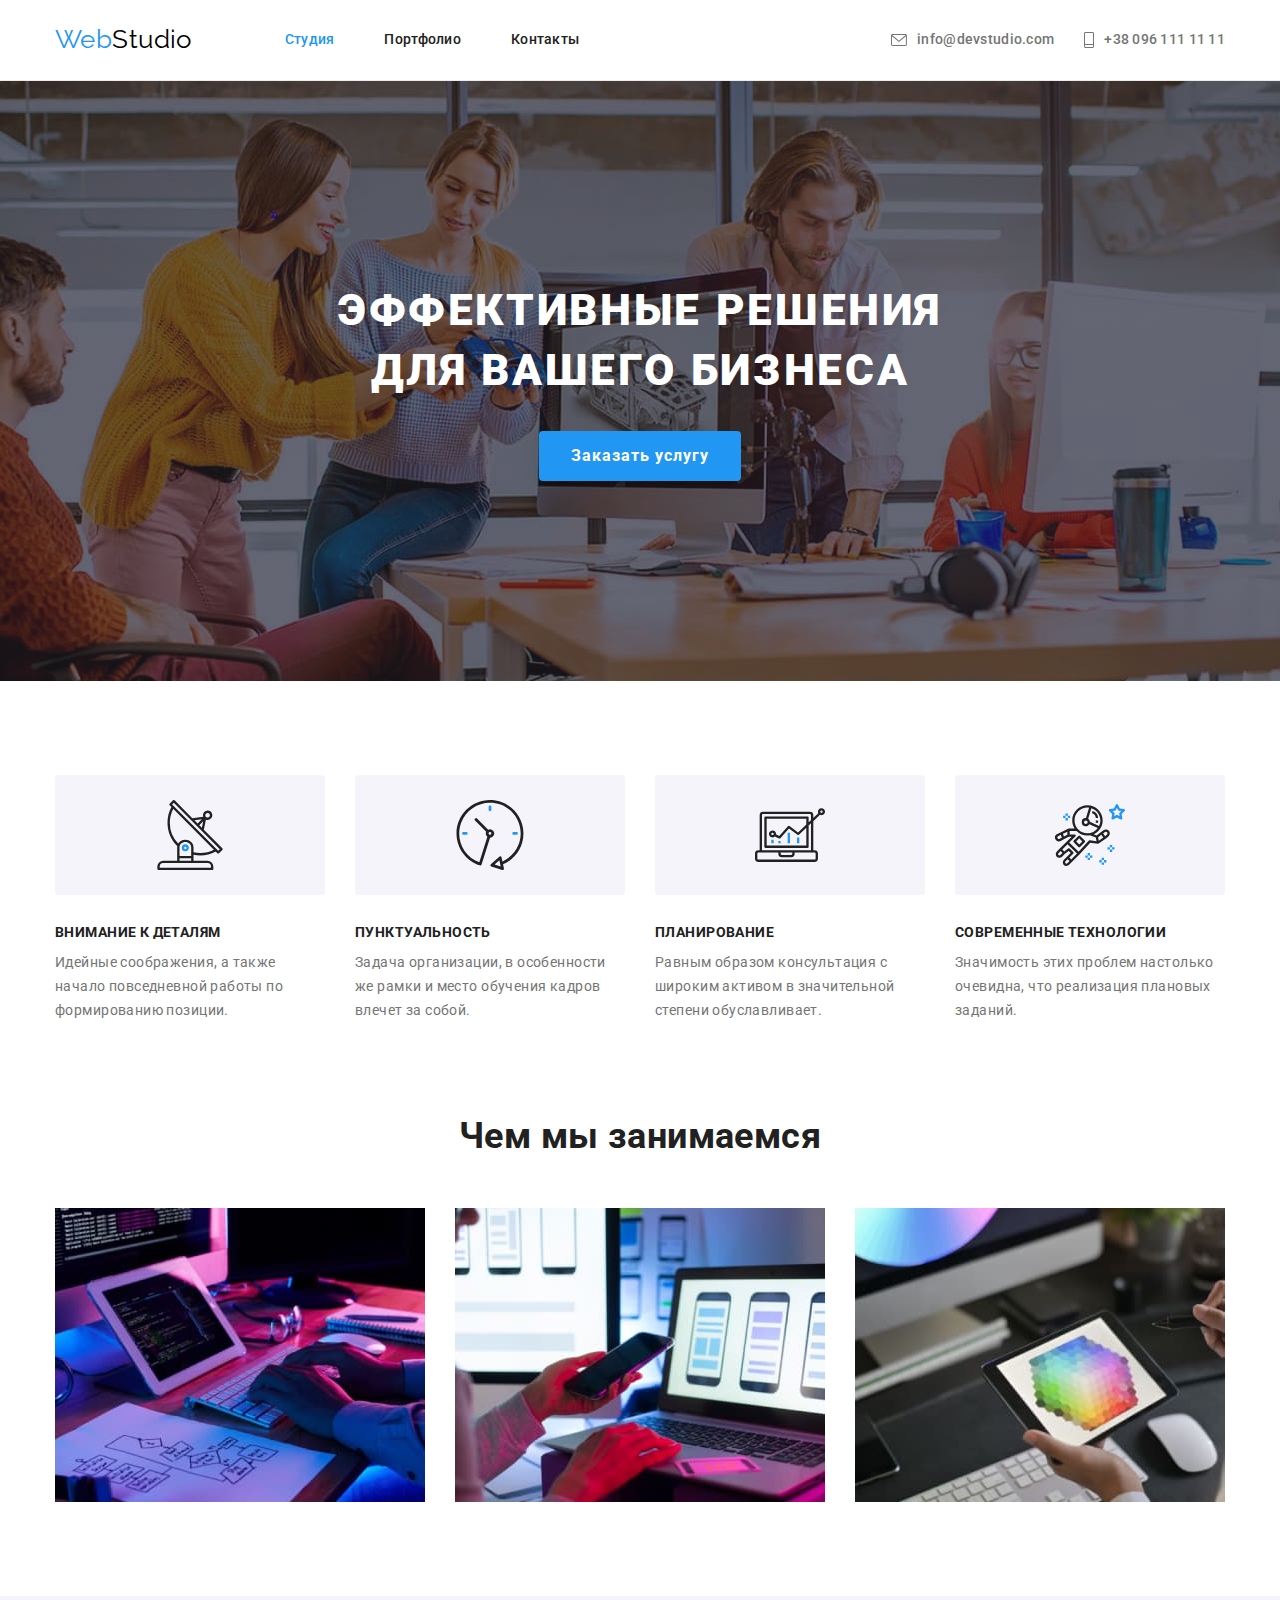
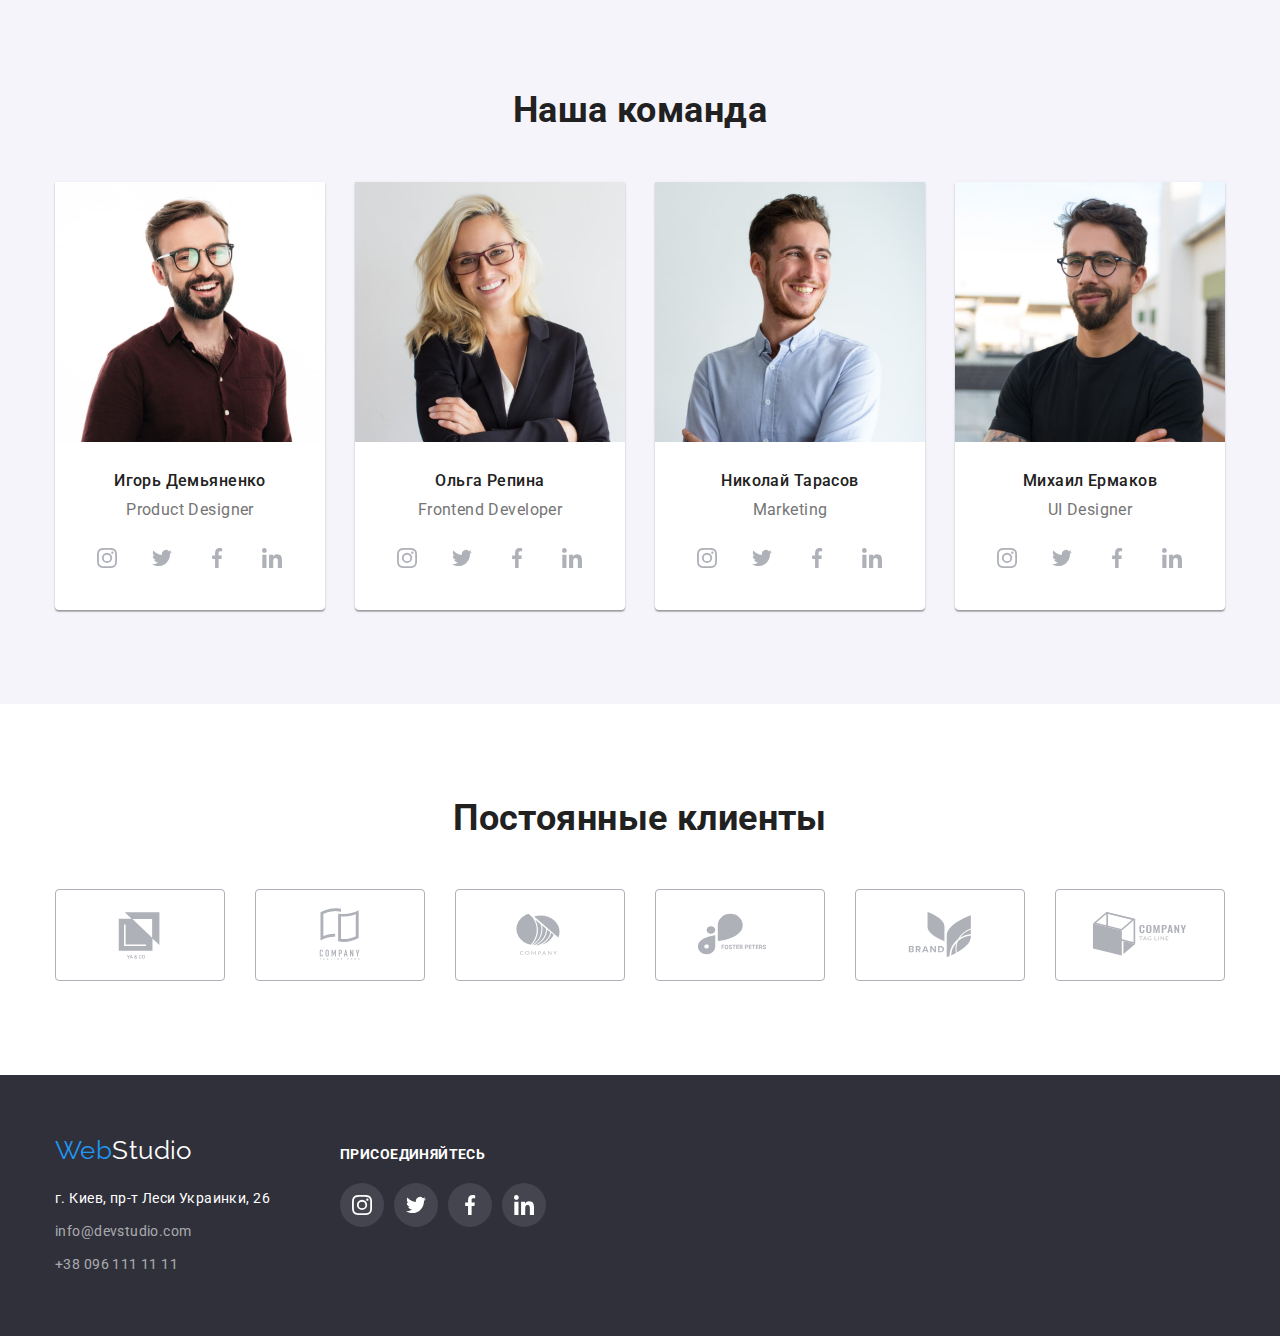
==== index.html @ 13ee83a4 "copied project 4" ====
<!DOCTYPE html>
<html lang="ru">
    <head>
        <meta charset="UTF-8">
        <meta http-equiv="X-UA-Compatible" content="IE=edge">
        <meta name="viewport" content="width=device-width, initial-scale=1.0">
        <title>WebStudio</title>
        <style>
            @import url('https://fonts.googleapis.com/css2?family=Raleway:wght@700&family=Roboto:wght@400;500;700;900&display=swap');
        </style>
        <link rel="stylesheet" href="https://cdnjs.cloudflare.com/ajax/libs/modern-normalize/1.1.0/modern-normalize.min.css">
        <link rel="stylesheet" href="./css/styles.css">
    </head>
    <body>
        <!-- Заголовок-->
        <header class="header">
            <div class="container header-container">
                <nav class="nav">
                    <div class="logo-link">
                        <a class="link logo" href="./index.html"> Web<span class="logo-black">Studio</span></a>
                    </div>
                    <ul class="list header-pages">
                        <li class="item"> <a class="link active-page" href="./index.html">Студия</a> </li>
                        <li class="item"> <a class="link" href="./portfolio.html">Портфолио</a> </li>
                        <li class="item"> <a class="link" href="#">Контакты</a> </li>
                    </ul>
                </nav>
                <ul class="list header-contacts">
                    <li class="item"> <a class="link" href="mailto:info@devstudio.com">
                        <svg class="icon-contacts" width="16" height="12"><use href="./image/symbol-defs.svg#icon-envelope"></use>
                        </svg>info@devstudio.com</a></li>
                    <li class="item"> <a class="link" href="tel:+380961111111">
                        <svg class="icon-contacts" width="10" height="16"><use href="./image/symbol-defs.svg#icon-phone"></use></svg>
                        +38 096 111 11 11</a> </li>
                </ul>
            </div>
        </header>
        <main>
            <!-- 1 секция HERO -->
            <section class="hero overlay">
                <!-- <div class="overlay"></div> -->
                <div class="container">
                    <h1 class="hero-title">Эффективные решения для вашего бизнеса</h1>
                    <button type="button" class="button hero-button">Заказать услугу</button>
                </div>
                
            </section>

            <!-- 2 секция -->
            <section class="section benefits">
                <div class="container">
                    <h2 class="visually-hidden">Преимущества</h2>
                    <ul class="list benefits-list card-set">
                        <li class="item">
                            <div class="benefits-icon">
                                <svg class="icon" width="70px" height="70px">
                                    <use href="./image/symbol-defs.svg#icon-antenna"></use>
                                </svg>
                            </div>
                            <h3 class="benefits-title">Внимание к деталям</h3>
                            <p>Идейные соображения, а также начало повседневной работы по формированию позиции.</p>
                        </li>
                        <li class="item">
                            <div class="benefits-icon">
                                <svg class="icon" width="70px" height="70px">
                                    <use href="./image/symbol-defs.svg#icon-clock"></use>
                                </svg>
                            </div>
                            <h3 class="benefits-title">Пунктуальность</h3>
                            <p>Задача организации, в особенности же рамки и место обучения кадров влечет за собой.</p>
                        </li>
                        <li class="item">
                            <div class="benefits-icon">
                                <svg class="icon" width="70px" height="70px">
                                    <use href="./image/symbol-defs.svg#icon-diagram"></use>
                                </svg>
                            </div>
                            <h3 class="benefits-title">Планирование</h3>
                            <p>Равным образом консультация с широким активом в значительной степени обуславливает.</p>
                        </li>
                        <li class="item">
                            <div class="benefits-icon">
                                <svg class="icon" width="70px" height="70px">
                                    <use href="./image/symbol-defs.svg#icon-astronaut"></use>
                                </svg>
                            </div>
                            <h3 class="benefits-title">Современные технологии</h3>
                            <p>Значимость этих проблем настолько очевидна, что реализация плановых заданий.</p>
                        </li>
                    </ul>
                </div>
            </section>

            <!-- 3 секция -->
            <section class="section">
                <div class="container">
                    <h2 class="section-title">Чем мы занимаемся</h2>
                    <ul class="list examples-list card-set">
                        <li class="item">
                            <img src="./image/1.jpg" alt="Программирование" width="370" height="294">
                        </li>
                        <li class="item">
                            <img src="./image/2.jpg" alt="Приложения для смартфонов" width="370" height="294">
                        </li>
                        <li class="item">
                            <img src="./image/3.jpg" alt="Дизайн" width="370" height="294">
                        </li>                        
                    </ul>
                </div>
            </section>

            <!-- 4 секция -->
            <section class="section team">
                <div class="container">
                    <h2 class="section-title">Наша команда</h2>
                    <ul class="list team-list card-set">
                        <li class="item">
                            <img src="./image/mem_1.jpg" alt="Фото Игоря Демьяненко" width="270" height="260">
                            <div class="team-content">
                                <h3 class="team-member">Игорь Демьяненко</h3>
                                <p class="team-job" lang="en">Product Designer</p>
                                <ul class="list icon-set">
                                    <li class="icon-item"><a class="link" href="https://www.instagram.com/" target="_blank" rel="noopener noreferrer nofollow">
                                        <svg class="icon" width="20" height="20">
                                            <use href="./image/symbol-defs.svg#icon-instagram"></use>
                                        </svg>
                                    </a></li>
                                    <li class="icon-item"><a class="link" href="https://twitter.com/" target="_blank" rel="noopener noreferrer nofollow">
                                        <svg class="icon" width="20" height="20">
                                            <use href="./image/symbol-defs.svg#icon-twitter"></use>
                                        </svg>
                                    </a></li>
                                    <li class="icon-item"><a class="link" href="https://www.facebook.com/" target="_blank" rel="noopener noreferrer nofollow">
                                        <svg class="icon" width="20" height="20">
                                            <use href="./image/symbol-defs.svg#icon-facebook"></use>
                                        </svg>
                                    </a></li>
                                    <li class="icon-item"><a class="link" href="https://www.linkedin.com/" target="_blank" rel="noopener noreferrer nofollow">
                                        <svg class="icon" width="20" height="20">
                                            <use href="./image/symbol-defs.svg#icon-linkedin"></use>
                                        </svg>
                                    </a></li>
                                    
                                </ul>                                
                            </div>                            
                        </li>
                        <li class="item">
                            <img src="./image/mem_2.jpg" alt="Фото Ольги Репиной" width="270" height="260">
                            <div class="team-content">
                                <h3 class="team-member">Ольга Репина</h3>
                                <p class="team-job" lang="en">Frontend Developer</p>
                                <ul class="list icon-set">
                                    <li class="icon-item"><a class="link" href="https://www.instagram.com/" target="_blank" rel="noopener noreferrer nofollow">
                                        <svg class="icon" width="20" height="20">
                                            <use href="./image/symbol-defs.svg#icon-instagram"></use>
                                        </svg>
                                    </a></li>
                                    <li class="icon-item"><a class="link" href="https://twitter.com/" target="_blank" rel="noopener noreferrer nofollow">
                                        <svg class="icon" width="20" height="20">
                                            <use href="./image/symbol-defs.svg#icon-twitter"></use>
                                        </svg>
                                    </a></li>
                                    <li class="icon-item"><a class="link" href="https://www.facebook.com/" target="_blank" rel="noopener noreferrer nofollow">
                                        <svg class="icon" width="20" height="20">
                                            <use href="./image/symbol-defs.svg#icon-facebook"></use>
                                        </svg>
                                    </a></li>
                                    <li class="icon-item"><a class="link" href="https://www.linkedin.com/" target="_blank" rel="noopener noreferrer nofollow">
                                        <svg class="icon" width="20" height="20">
                                            <use href="./image/symbol-defs.svg#icon-linkedin"></use>
                                        </svg>
                                    </a></li>
                                </ul>
                            </div>
                        </li>
                        <li class="item">
                            <img src="./image/mem_3.jpg" alt="Фото Николая Тарасова" width="270" height="260">
                            <div class="team-content">
                                <h3 class="team-member">Николай Тарасов</h3>
                                <p class="team-job" lang="en">Marketing</p>
                                <ul class="list icon-set">
                                    <li class="icon-item"><a class="link" href="https://www.instagram.com/" target="_blank" rel="noopener noreferrer nofollow">
                                        <svg class="icon" width="20" height="20">
                                            <use href="./image/symbol-defs.svg#icon-instagram"></use>
                                        </svg>
                                    </a></li>
                                    <li class="icon-item"><a class="link" href="https://twitter.com/" target="_blank" rel="noopener noreferrer nofollow">
                                        <svg class="icon" width="20" height="20">
                                            <use href="./image/symbol-defs.svg#icon-twitter"></use>
                                        </svg>
                                    </a></li>
                                    <li class="icon-item"><a class="link" href="https://www.facebook.com/" target="_blank" rel="noopener noreferrer nofollow">
                                        <svg class="icon" width="20" height="20">
                                            <use href="./image/symbol-defs.svg#icon-facebook"></use>
                                        </svg>
                                    </a></li>
                                    <li class="icon-item"><a class="link" href="https://www.linkedin.com/" target="_blank" rel="noopener noreferrer nofollow">
                                        <svg class="icon" width="20" height="20">
                                            <use href="./image/symbol-defs.svg#icon-linkedin"></use>
                                        </svg>
                                    </a></li>
                                </ul>
                            </div>
                        </li>
                        <li class="item">
                            <img src="./image/mem_4.jpg" alt="Фото Михаила Ермакова" width="270" height="260">
                            <div class="team-content">
                                <h3 class="team-member">Михаил Ермаков</h3>
                                <p class="team-job" lang="en">UI Designer</p>
                                <ul class="list icon-set">
                                    <li class="icon-item"><a class="link" href="https://www.instagram.com/" target="_blank" rel="noopener noreferrer nofollow">
                                        <svg class="icon" width="20" height="20">
                                            <use href="./image/symbol-defs.svg#icon-instagram"></use>
                                        </svg>
                                    </a></li>
                                    <li class="icon-item"><a class="link" href="https://twitter.com/" target="_blank" rel="noopener noreferrer nofollow">
                                        <svg class="icon" width="20" height="20">
                                            <use href="./image/symbol-defs.svg#icon-twitter"></use>
                                        </svg>
                                    </a></li>
                                    <li class="icon-item"><a class="link" href="https://www.facebook.com/" target="_blank" rel="noopener noreferrer nofollow">
                                        <svg class="icon" width="20" height="20">
                                            <use href="./image/symbol-defs.svg#icon-facebook"></use>
                                        </svg>
                                    </a></li>
                                    <li class="icon-item"><a class="link" href="https://www.linkedin.com/" target="_blank" rel="noopener noreferrer nofollow">
                                        <svg class="icon" width="20" height="20">
                                            <use href="./image/symbol-defs.svg#icon-linkedin"></use>
                                        </svg>
                                    </a></li>
                                </ul>
                            </div>
                        </li>
                    </ul>
                </div>
            </section>

            <!-- 5 секция -->
            <section class="section">
                <div class="container">
                    <h2 class="section-title">Постоянные клиенты</h2>
                    <ul class="list card-set ">
                        <li class=" item client-icon-item"><a class="link" href="#" target="_blank" rel="noopener noreferrer nofollow" >
                            <svg class="icon" width="106" height="60">
                                <use href="./image/symbol-defs.svg#icon-company_1"></use>
                            </svg>
                        </a></li>
                        <li class=" item client-icon-item"><a class="link" href="#" target="_blank" rel="noopener noreferrer nofollow" >
                            <svg class="icon" width="106" height="60">
                                <use href="./image/symbol-defs.svg#icon-company_2"></use>
                            </svg>
                        </a></li> 
                        <li class=" item client-icon-item"><a class="link" href="#" target="_blank" rel="noopener noreferrer nofollow" >
                            <svg class="icon" width="106" height="60">
                                <use href="./image/symbol-defs.svg#icon-company_3"></use>
                            </svg>
                        </a></li> 
                        <li class=" item client-icon-item"><a class="link" href="#" target="_blank" rel="noopener noreferrer nofollow" >
                            <svg class="icon" width="106" height="60">
                                <use href="./image/symbol-defs.svg#icon-company_4"></use>
                            </svg>
                        </a></li> 
                        <li class=" item client-icon-item"><a class="link" href="#" target="_blank" rel="noopener noreferrer nofollow" >
                            <svg class="icon" width="106" height="60">
                                <use href="./image/symbol-defs.svg#icon-company_5"></use>
                            </svg>
                        </a></li> 
                        <li class=" item client-icon-item"><a class="link" href="#" target="_blank" rel="noopener noreferrer nofollow" >
                            <svg class="icon" width="106" height="60">
                                <use href="./image/symbol-defs.svg#icon-company_6"></use>
                            </svg>
                        </a></li> 
                    </ul>
                </div>
            </section>
        </main>

        <!-- Футер -->
        <footer class="footer">
            <div class="container">
                <div class="footer-item">
                    <a class="link logo" href="./index.html">Web<span class="logo-white">Studio</span></a>
                    <address>
                        <ul class="list">
                            <li class="item"> <a class="footer-contacts link" href="https://goo.gl/maps/w4182wPYShXfGa5f7"
                                    target="_blank" rel="noopener noreferrer nofollow"> г. Киев, пр-т Леси Украинки, 26 </a></li>
                            <li class="item"> <a class="footer-contacts link"
                                    href="mailto:info@devstudio.com">info@devstudio.com</a></li>
                            <li class="item"> <a class="footer-contacts link" href="tel:+380961111111">+38 096 111 11 11</a></li>
                        </ul>
                    </address>
                </div>
                <div class="footer-item">
                    <p class="join">присоединяйтесь</p>
                    <ul class="list footer-icon-set icon-set">
                        <li class="icon-item"><a class="link" href="https://www.instagram.com/" target="_blank" rel="noopener noreferrer nofollow">
                            <svg class="icon" width="20" height="20">
                                <use href="./image/symbol-defs.svg#icon-instagram"></use>
                            </svg>
                        </a></li>
                        <li class="icon-item"><a class="link" href="https://twitter.com/" target="_blank" rel="noopener noreferrer nofollow">
                            <svg class="icon" width="20" height="20">
                                <use href="./image/symbol-defs.svg#icon-twitter"></use>
                            </svg>
                        </a></li>
                        <li class="icon-item"><a class="link" href="https://www.facebook.com/" target="_blank" rel="noopener noreferrer nofollow">
                            <svg class="icon" width="20" height="20">
                                <use href="./image/symbol-defs.svg#icon-facebook"></use>
                            </svg>
                        </a></li>
                        <li class="icon-item"><a class="link" href="https://www.linkedin.com/" target="_blank" rel="noopener noreferrer nofollow">
                            <svg class="icon" width="20" height="20">
                                <use href="./image/symbol-defs.svg#icon-linkedin"></use>
                            </svg>
                        </a></li>
                    </ul>
                </div>
            </div>
        </footer>
    </body>
</html>
---- css/styles.css ----
:root {
    --logo-black: #000000;
    --logo-white: #FFFFFF;
    --main-text-color: #757575;
    --secondary-text-color: #2196F3;
    --header-text-color: #212121;
    --hero-footer-color: #2F303A;
    --secondary-color: #F5F4FA;
    --footer-contacts-color: rgba(255, 255, 255, 0.6);
    --border-color: #EEEEEE;
    --header-border-color: #ECECEC;
    --hero-overlay: rgba(47, 48, 58, 0.4);
    --icon-grey: #AFB1B8;
    --footer-join-icon: rgba(255, 255, 255, 0.1);
}
body {
    font-family: 'Roboto', sans-serif;
    font-size: 14px;
    line-height: 1.71;    
    letter-spacing: 0.03em;
    color: var(--main-text-color);
}
.section-title {
    color: var(--header-text-color);
    font-size: 36px;
    line-height: 1.16;
    margin-bottom: 50px;
    text-align: center;
}
.link {    
    text-decoration: none;
    color: inherit;    
}
.list {
    list-style: none;
}
.button {
    font-family: inherit;
    cursor: pointer;
    border-radius: 4px;
    border: transparent;
}
.visually-hidden {
    position: absolute !important;
    clip: rect(1px 1px 1px 1px);
    /* IE6, IE7 */    
    padding: 0 !important;
    border: 0 !important;
    height: 1px !important;
    width: 1px !important;
    overflow: hidden;
}
h1, h2, h3, p, ul {
    margin-top: 0;
    margin-bottom: 0;
}
ul {
    padding-left: 0;
}
.container {
    width: 1200px;
    margin-left: auto;
    margin-right: auto;
    padding-left: 15px;
    padding-right: 15px;
}
.section {
    padding-top: 94px;
    padding-bottom: 94px;
}
img {
    display: block;
}
.card-set {
    display: flex;
    flex-wrap: wrap;
    margin-left: -30px;
    margin-top: -30px;
}
.card-set .item {
    margin-left: 30px;
    margin-top: 30px;
}
.icon-set {
    display: flex;
    flex-wrap: wrap;
    margin-left: -10px;
    margin-top: -10px;
}
.icon-set .icon-item {
    margin-left: 10px;
    margin-top: 10px;
}
svg {
    display: block;
}



/* ----------MAIN PAGE---------- */
/* Header */
.logo {
    font-family: 'Raleway', sans-serif;
    font-size: 26px;
    line-height: 1.2;
    color: var(--secondary-text-color);
}
.logo-black {
    color: var(--logo-black);
}
.header-pages .link {
    color: var(--header-text-color);
    padding-top: 32px;
    padding-bottom: 32px;
}
.header-pages .link,
.header-contacts .link {
    font-weight: 500;
    line-height: 1.14;
    letter-spacing: 0.02em;
}
.header-pages .link:hover,
.header-pages .link:focus {
    color: var(--secondary-text-color);
}
.header-contacts .link:hover,
.header-contacts .link:focus {
    color: var(--secondary-text-color);
    fill: var(--secondary-text-color);
}
.header-pages .active-page {
    color: var(--secondary-text-color);
}
.header-pages {
    display: flex;
    margin-left: 93px;
}
.header-pages .item:not(:last-child) {
    margin-right: 50px;
}
.header-contacts {
    display: flex;
    margin-left: auto;
}
.header-contacts .item {
    margin-right: 30px;
}
.header-contacts .item:last-child {
    margin-right: 0;
}
.header-container .link {
    display: block;
}
.header-container, .nav {
    display: flex;
    align-items: center;    
}    
.header {
    border-bottom: 1px solid var(--header-border-color);
}
.header-contacts .link {
    display: flex;
    align-items: center;
}
.icon-contacts {
    margin-right: 10px;
    fill: currentColor;
}
/* Header */



/* 1 секция HERO */
.hero {
    background-color: var(--hero-footer-color);
    padding-top: 200px;
    padding-bottom: 200px;
    text-align: center;
}
.hero-title {
    color: var(--logo-white);
    font-weight: 900;
    font-size: 44px;
    line-height: 1.36;
    letter-spacing: 0.06em;
    text-transform: uppercase;
    width: 696px;
    margin-left: auto;
    margin-right: auto;
    margin-bottom: 30px;    
}
.hero-button {    
    padding: 10px 32px;    
    background-color: var(--secondary-text-color);
    color: var(--logo-white);
    font-weight: 700;
    font-size: 16px;
    line-height: 1.88;
    letter-spacing: 0.06em;
    box-shadow: 0px 4px 4px rgba(0, 0, 0, 0.15);
} 
.hero-button:hover,
.hero-button:focus {
    background: #188CE8;
}
.overlay {
    max-width: 1600px;
    margin-left: auto;
    margin-right: auto;    
    background-image: linear-gradient(to right, var(--hero-overlay),var(--hero-overlay)), url(../image/hero-photo.jpg);    
    background-repeat: no-repeat;
    background-position: center;
    background-size: cover;
}
/* 1 секция */



/* 2 секция */
.benefits-title {
    color: var(--header-text-color);
    font-size: 14px;
    line-height: 1.14;
    text-transform: uppercase;
    margin-bottom: 10px;
}
.benefits {
    padding-bottom: 0;
}
.benefits-list .item {
    flex-basis: calc(100% / 4 - 30px);
}
.benefits-icon {
    height: 120px;
    background-color: var(--secondary-color);
    border-radius: 4px;
    padding-top: 25px;
    padding-bottom: 25px;
    margin-bottom: 30px;
}
.benefits-icon .icon {
    margin-left: auto;;
    margin-right: auto;
}
/* 2 секция */



/* 3 секция */
.examples-list .item {
    flex-basis: calc(100% /3 - 30px);
}
/* 3 секция */



/* 4 секция */
.team {
    background-color: var(--secondary-color);
}
.team-content {
    padding: 30px;
}
.team-member {
    color: var(--header-text-color);
    font-weight: 500;
    font-size: 16px;
    line-height: 1.18;
    margin-bottom: 10px;
}
.team-job {    
    font-size: 16px;
    line-height: 1.18;
    margin-bottom: 16px;
}
.team-list .item {
    background: var(--logo-white);
    box-shadow: 0px 1px 3px rgba(0, 0, 0, 0.12),
    0px 1px 1px rgba(0, 0, 0, 0.14),
    0px 2px 1px rgba(0, 0, 0, 0.2);
    border-radius: 0px 0px 4px 4px;
    text-align: center;
    flex-basis: calc(100% / 4 - 30px);
}
.team-content .icon-item {
    border-radius: 50%;
    flex-basis: calc(100% / 4 - 10px);
}
.icon-set .link {
    display: flex;
    width: 44px;
    height: 44px;
    border-radius: 50%;
    align-items: center;
    justify-content: center;
}
.team-content .icon-set .link {
    fill: var(--icon-grey);
}
.icon-set .icon {
    margin-left: auto;
    margin-right: auto;
}
.icon-set .link:hover,
.icon-set .link:focus {
    fill: var(--logo-white);
    background-color: var(--secondary-text-color);
}
/* 4 секция */



/* 5 секция */
/* Клиенты */
.client-icon-item .link {
    height: 92px;
    display: flex;
    align-items: center;
    justify-content: center;
    border: 1px solid var(--icon-grey);
    border-radius: 4px;
    fill: var(--icon-grey);
    
}
.card-set .client-icon-item {
    flex-basis: calc(100% / 6 - 30px);
}
.client-icon-item .link:hover,
.client-icon-item .link:focus {
    border: 1px solid var(--secondary-text-color);
    fill: var(--secondary-text-color);
}
/* 5 секция */



/* Footer */
address {
    font-style: inherit;
}
.footer {
    background-color: var(--hero-footer-color);
    padding-top: 60px;
    padding-bottom: 60px;
}
.footer .logo {
    display: block;
    margin-bottom: 20px;
}
.logo-white {
    color: var(--logo-white);
}
.footer-contacts[target="_blank"] {
    color: var(--logo-white);
}
.footer .item:not(:last-child) {
    margin-bottom: 9px;
}
.footer-contacts {
    color: var(--footer-contacts-color);
    display: block;
}
.footer-contacts:hover,
.footer-contacts:focus {
    color: var(--secondary-text-color);
}
.footer-navigation {
    display: flex;
}
.join  {
    font-weight: 700;
    font-size: 14px;
    line-height: 1.14;
    text-transform: uppercase;
    color: var(--logo-white);
    margin-bottom: 20px;
}
.footer-item:not(:last-child) {
    margin-right: 70px;
}    
.footer-item:last-child {
    width: 206px;
}
.footer-icon-set .link {
    background-color: var(--footer-join-icon);
    fill: var(--logo-white);
}
.footer-icon-set .icon-item {
    flex-basis: calc(100% / 4 - 10px);
}
.footer .container {
    display: flex;
    align-items: baseline;
}
/* Footer */
/* ----------MAIN PAGE---------- */



/* ----------PORTFOLIO---------- */
/* Фильтр услуг */
.button-portfolio {
    background-color: var(--secondary-color);
    color: var(--header-text-color);
    font-weight: 500;
    font-size: 16px;
    line-height: 1.62;
    letter-spacing: 0.03em;
    padding: 6px 22px;
}
.button-portfolio:hover,
.button-portfolio:focus {
    background-color: var(--secondary-text-color);
    color: var(--logo-white);
    box-shadow: 0px 3px 1px rgba(0, 0, 0, 0.1),
    0px 1px 2px rgba(0, 0, 0, 0.08),
    0px 2px 2px rgba(0, 0, 0, 0.12);
}
.button-set {
    display: flex;
    justify-content: center;
    margin-bottom: 50px;
}
.button-set .item + .item {
    margin-left: 8px;
}
/* Фильтр услуг */



/* Примеры услуг */
.service-title {
    color: var(--header-text-color);
    font-size: 18px;
    line-height: 2;
    letter-spacing: 0.06em;
    margin-bottom: 4px;
}
.service-description {
    font-size: 16px;
    line-height: 1.88;
}
.border-card {
    border: 1px solid var(--border-color);
    padding: 20px 24px;
}
.service-link {
    display: flex;
    flex-direction: column;
}
.service-link:hover,
.service-link:focus {
    box-shadow: 0px 1px 1px rgba(0, 0, 0, 0.12),
    0px 4px 4px rgba(0, 0, 0, 0.06),
    1px 4px 6px rgba(0, 0, 0, 0.16);
}
.service-list .item {
    flex-basis: calc(100% / 3 - 30px);
}
/* Примеры услуг */
/* ----------PORTFOLIO---------- */
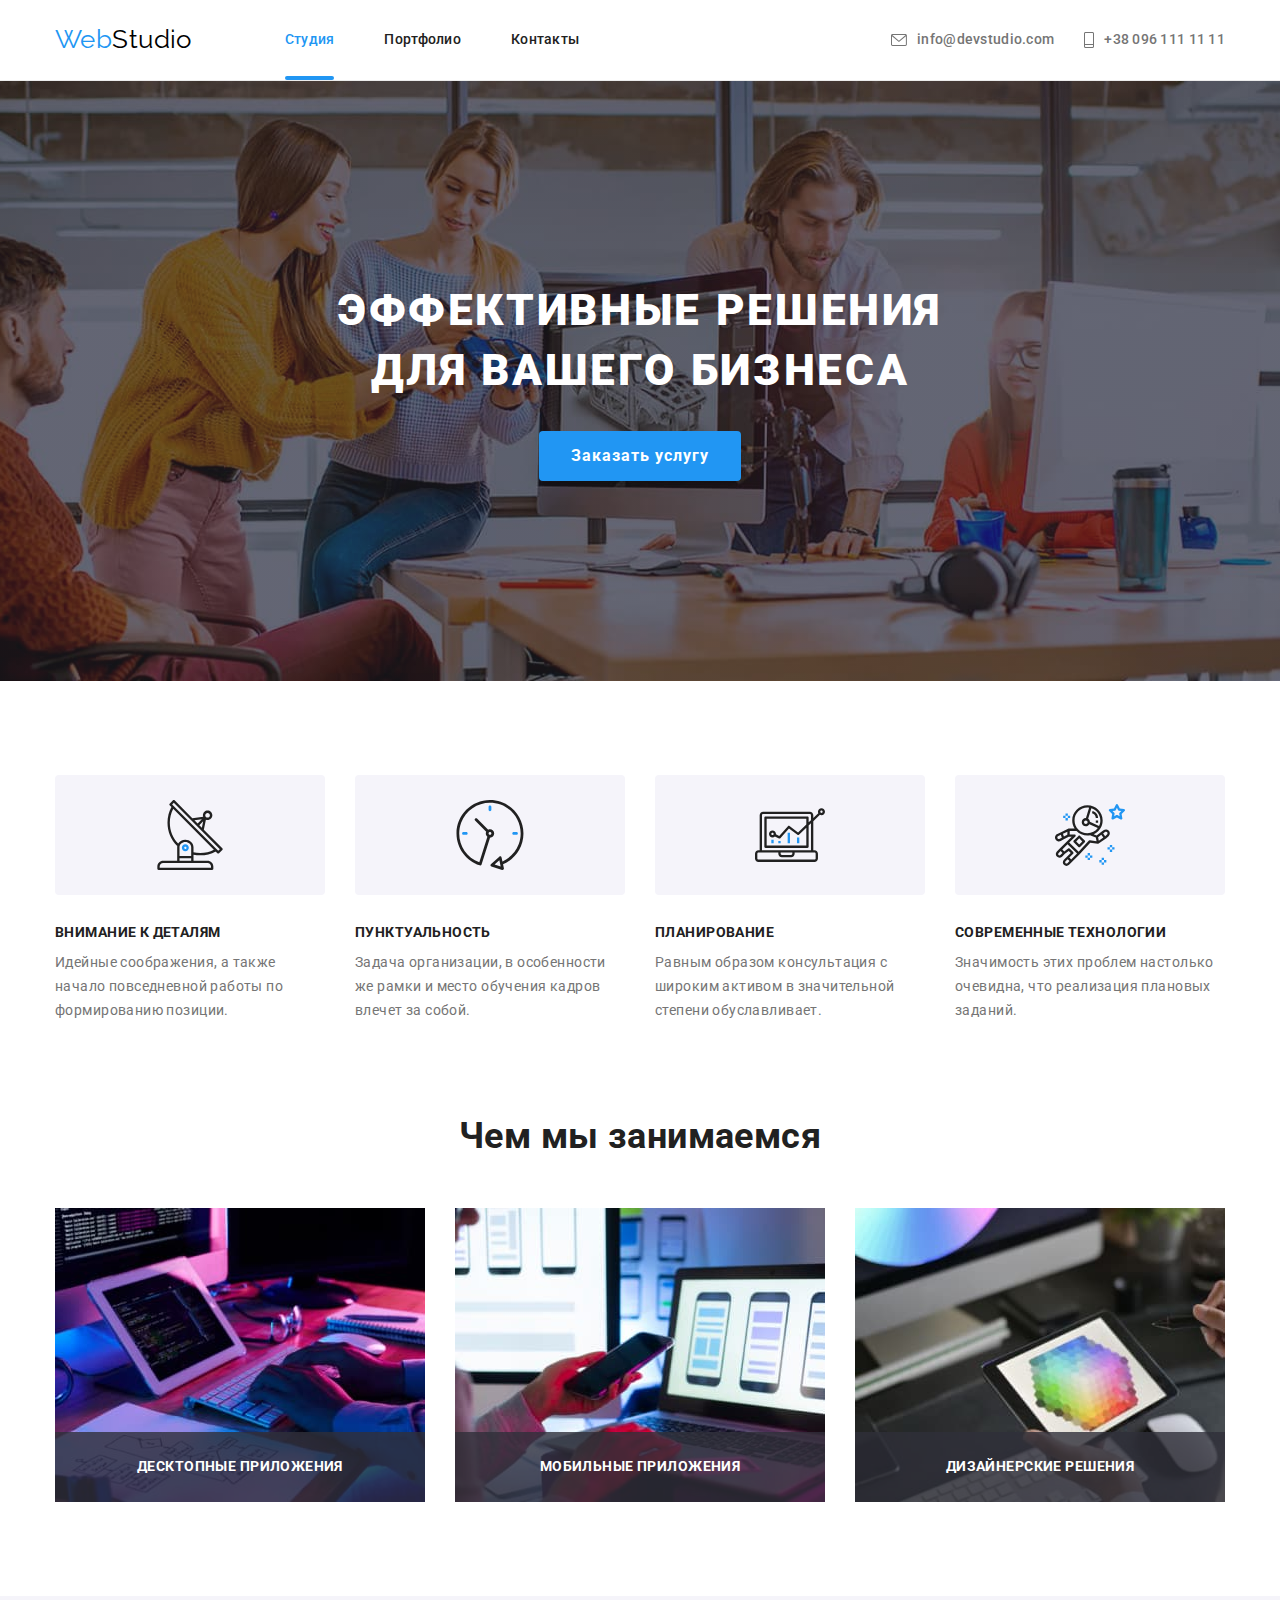
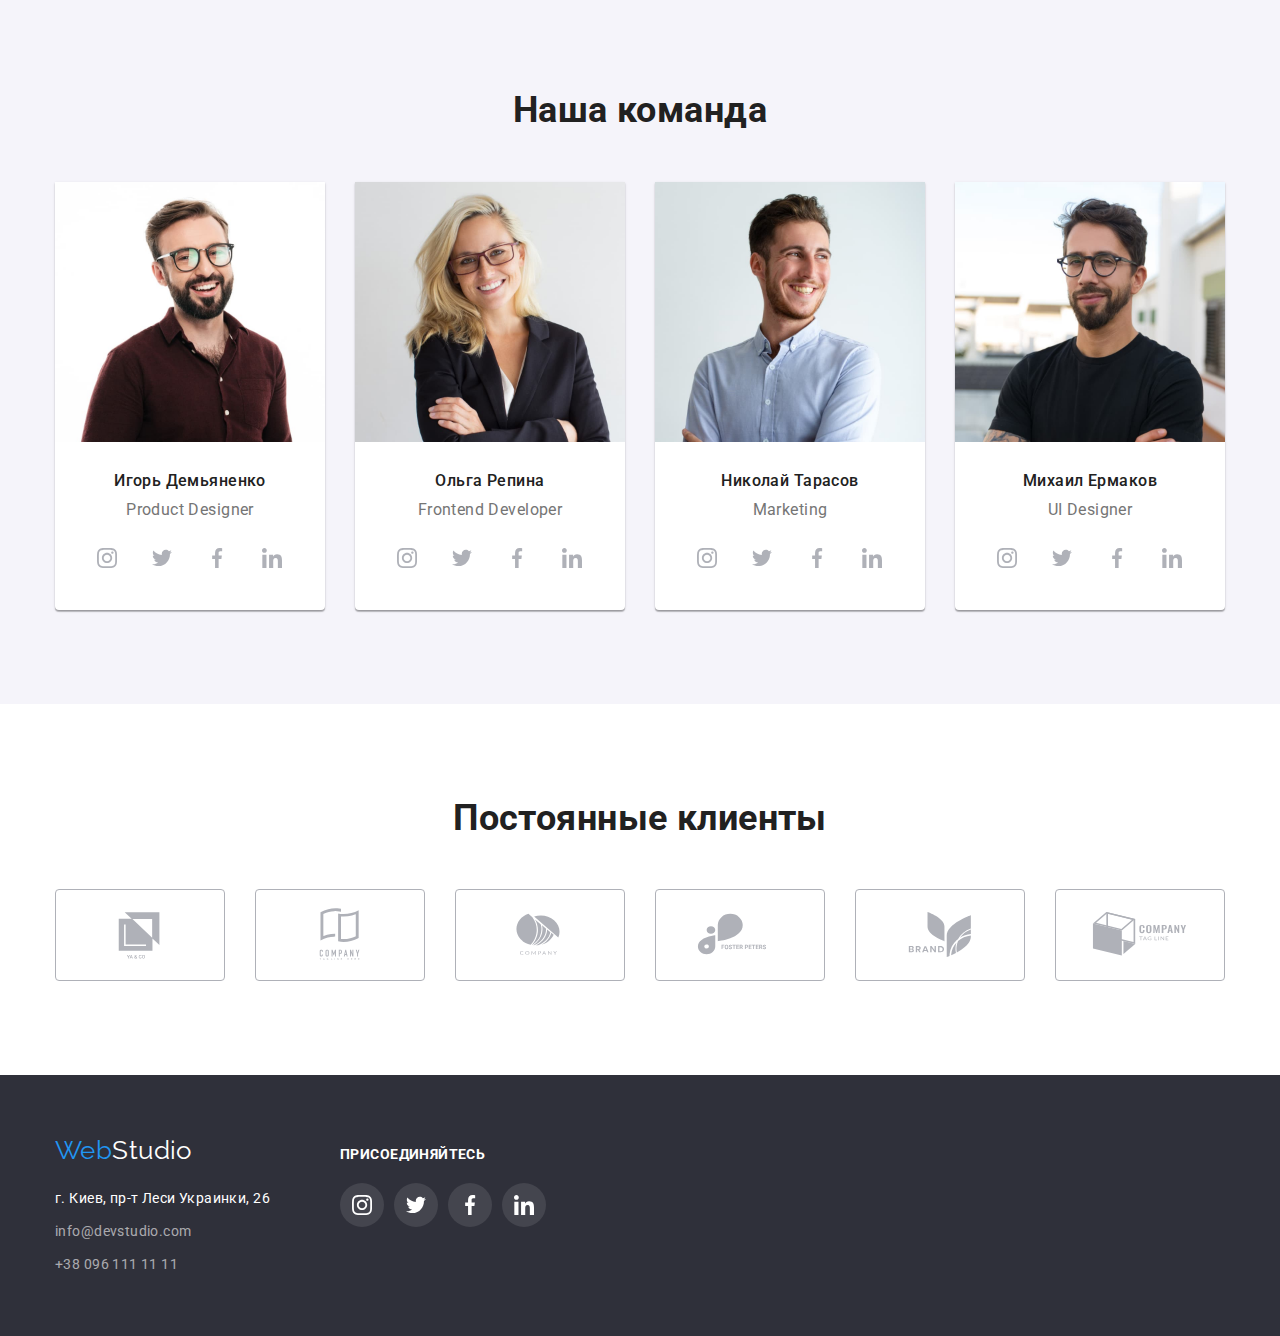
==== commit a75158ab: "first part" ====
--- a/index.html
+++ b/index.html
@@ -11,7 +11,16 @@
         <link rel="stylesheet" href="https://cdnjs.cloudflare.com/ajax/libs/modern-normalize/1.1.0/modern-normalize.min.css">
         <link rel="stylesheet" href="./css/styles.css">
     </head>
-    <body>
+    <body>   
+        <div class="backdrop is-hidden" data-modal>
+            <div class="modal">
+                <button class="close-button" type="button" data-modal-close>
+                    <svg width="18px" height="18px">
+                        <use href="./image/symbol-defs.svg#icon-close-black"></use>
+                    </svg>
+                </button>
+            </div>
+        </div>     
         <!-- Заголовок-->
         <header class="header">
             <div class="container header-container">
@@ -41,9 +50,8 @@
                 <!-- <div class="overlay"></div> -->
                 <div class="container">
                     <h1 class="hero-title">Эффективные решения для вашего бизнеса</h1>
-                    <button type="button" class="button hero-button">Заказать услугу</button>
-                </div>
-                
+                    <button data-modal-open type="button" class="button hero-button">Заказать услугу</button>
+                </div>
             </section>
 
             <!-- 2 секция -->
@@ -98,12 +106,21 @@
                     <ul class="list examples-list card-set">
                         <li class="item">
                             <img src="./image/1.jpg" alt="Программирование" width="370" height="294">
+                            <div class="examples">
+                                <h3 class="examples-title">Десктопные приложения</h3>
+                            </div>
                         </li>
                         <li class="item">
                             <img src="./image/2.jpg" alt="Приложения для смартфонов" width="370" height="294">
+                            <div class="examples">
+                                <h3 class="examples-title">Мобильные приложения</h3>
+                            </div>
                         </li>
                         <li class="item">
                             <img src="./image/3.jpg" alt="Дизайн" width="370" height="294">
+                            <div class="examples">
+                                <h3 class="examples-title">Дизайнерские решения</h3>
+                            </div>
                         </li>                        
                     </ul>
                 </div>
@@ -274,6 +291,7 @@
                 </div>
             </section>
         </main>
+        
 
         <!-- Футер -->
         <footer class="footer">
@@ -317,5 +335,6 @@
                 </div>
             </div>
         </footer>
+        <script src="./js/modal.js"></script>
     </body>
 </html>--- a/css/styles.css
+++ b/css/styles.css
@@ -12,6 +12,10 @@
     --hero-overlay: rgba(47, 48, 58, 0.4);
     --icon-grey: #AFB1B8;
     --footer-join-icon: rgba(255, 255, 255, 0.1);
+    --examples-background: rgba(47, 48, 58, 0.8);
+    --thumb-background: rgba(33, 150, 243, 0.9);
+    --modal-background: rgba(0, 0, 0, 0.2);
+    --modal-shadow: 0px 1px 3px rgba(0, 0, 0, 0.12), 0px 1px 1px rgba(0, 0, 0, 0.14), 0px 2px 1px rgba(0, 0, 0, 0.2);    
 }
 body {
     font-family: 'Roboto', sans-serif;
@@ -98,6 +102,49 @@
 
 
 /* ----------MAIN PAGE---------- */
+/* Modal */
+.backdrop {
+    position: fixed;
+    left: 0;
+    right: 0;
+    width: 100%;
+    height: 100%;
+    background-color: var(--modal-background);
+}
+.backdrop.is-hidden {
+    visibility: hidden;
+    opacity: 0;
+    pointer-events: none;
+}
+.modal {
+    position: absolute;
+    transform: translate(-50%, -50%);
+    width: 528px;
+    height: 581px;
+    left: 50%;
+    top: 50%;
+    border-radius: 4px;
+    background-color: var(--logo-white);
+    box-shadow: var(--modal-shadow);
+}
+.close-button {
+    position: absolute;
+    right: 8px;
+    top: 8px;
+    width: 30px;
+    height: 30px;
+    border-radius: 50%;
+    display: flex;
+    justify-content: center;
+    align-items: center;
+    cursor: pointer;
+    border: 1px solid rgba(0, 0, 0, 0.1);
+    background-color: var(--logo-white);
+}
+/* Modal */
+
+
+
 /* Header */
 .logo {
     font-family: 'Raleway', sans-serif;
@@ -119,6 +166,9 @@
     line-height: 1.14;
     letter-spacing: 0.02em;
 }
+.header-pages .link {
+    position: relative;
+}
 .header-pages .link:hover,
 .header-pages .link:focus {
     color: var(--secondary-text-color);
@@ -130,6 +180,16 @@
 }
 .header-pages .active-page {
     color: var(--secondary-text-color);
+}
+.header-pages .active-page::after {
+    position: absolute;
+    display: block;
+    bottom: 0;
+    content: "";
+    width: 100%;
+    height: 4px;
+    border-radius: 2px;
+    background-color: var(--secondary-text-color);
 }
 .header-pages {
     display: flex;
@@ -248,7 +308,25 @@
 
 /* 3 секция */
 .examples-list .item {
+    position: relative;
     flex-basis: calc(100% /3 - 30px);
+}
+.examples {
+    position: absolute;
+    bottom: 0;
+    width: 100%;
+    height: 70px;
+    display: flex;
+    justify-content: center;
+    align-items: center;
+    background-color: var(--examples-background);
+    
+}
+.examples-title {
+    font-size: 14px;
+    line-height: 1.14;
+    text-transform: uppercase;
+    color: var(--logo-white);
 }
 /* 3 секция */
 
@@ -452,10 +530,32 @@
 .service-link:focus {
     box-shadow: 0px 1px 1px rgba(0, 0, 0, 0.12),
     0px 4px 4px rgba(0, 0, 0, 0.06),
-    1px 4px 6px rgba(0, 0, 0, 0.16);
+    1px 4px 6px rgba(0, 0, 0, 0.16);    
+}
+.service-link:hover .thumb,
+.service-link:focus .thumb {
+    opacity: 1;
 }
 .service-list .item {
     flex-basis: calc(100% / 3 - 30px);
 }
+.service-thumb {
+    position: relative;
+}
+.service-thumb .thumb {
+    position: absolute;
+    width: 100%;
+    height: 100%;
+    top: 0;
+    padding: 63px 24px;
+    background-color: var(--thumb-background);
+    opacity: 0;
+}
+.service-thumb-description {
+    font-size: 18px;
+    line-height: 1.56;
+    letter-spacing: 0.03em;
+    color: var(--logo-white);
+}
 /* Примеры услуг */
 /* ----------PORTFOLIO---------- */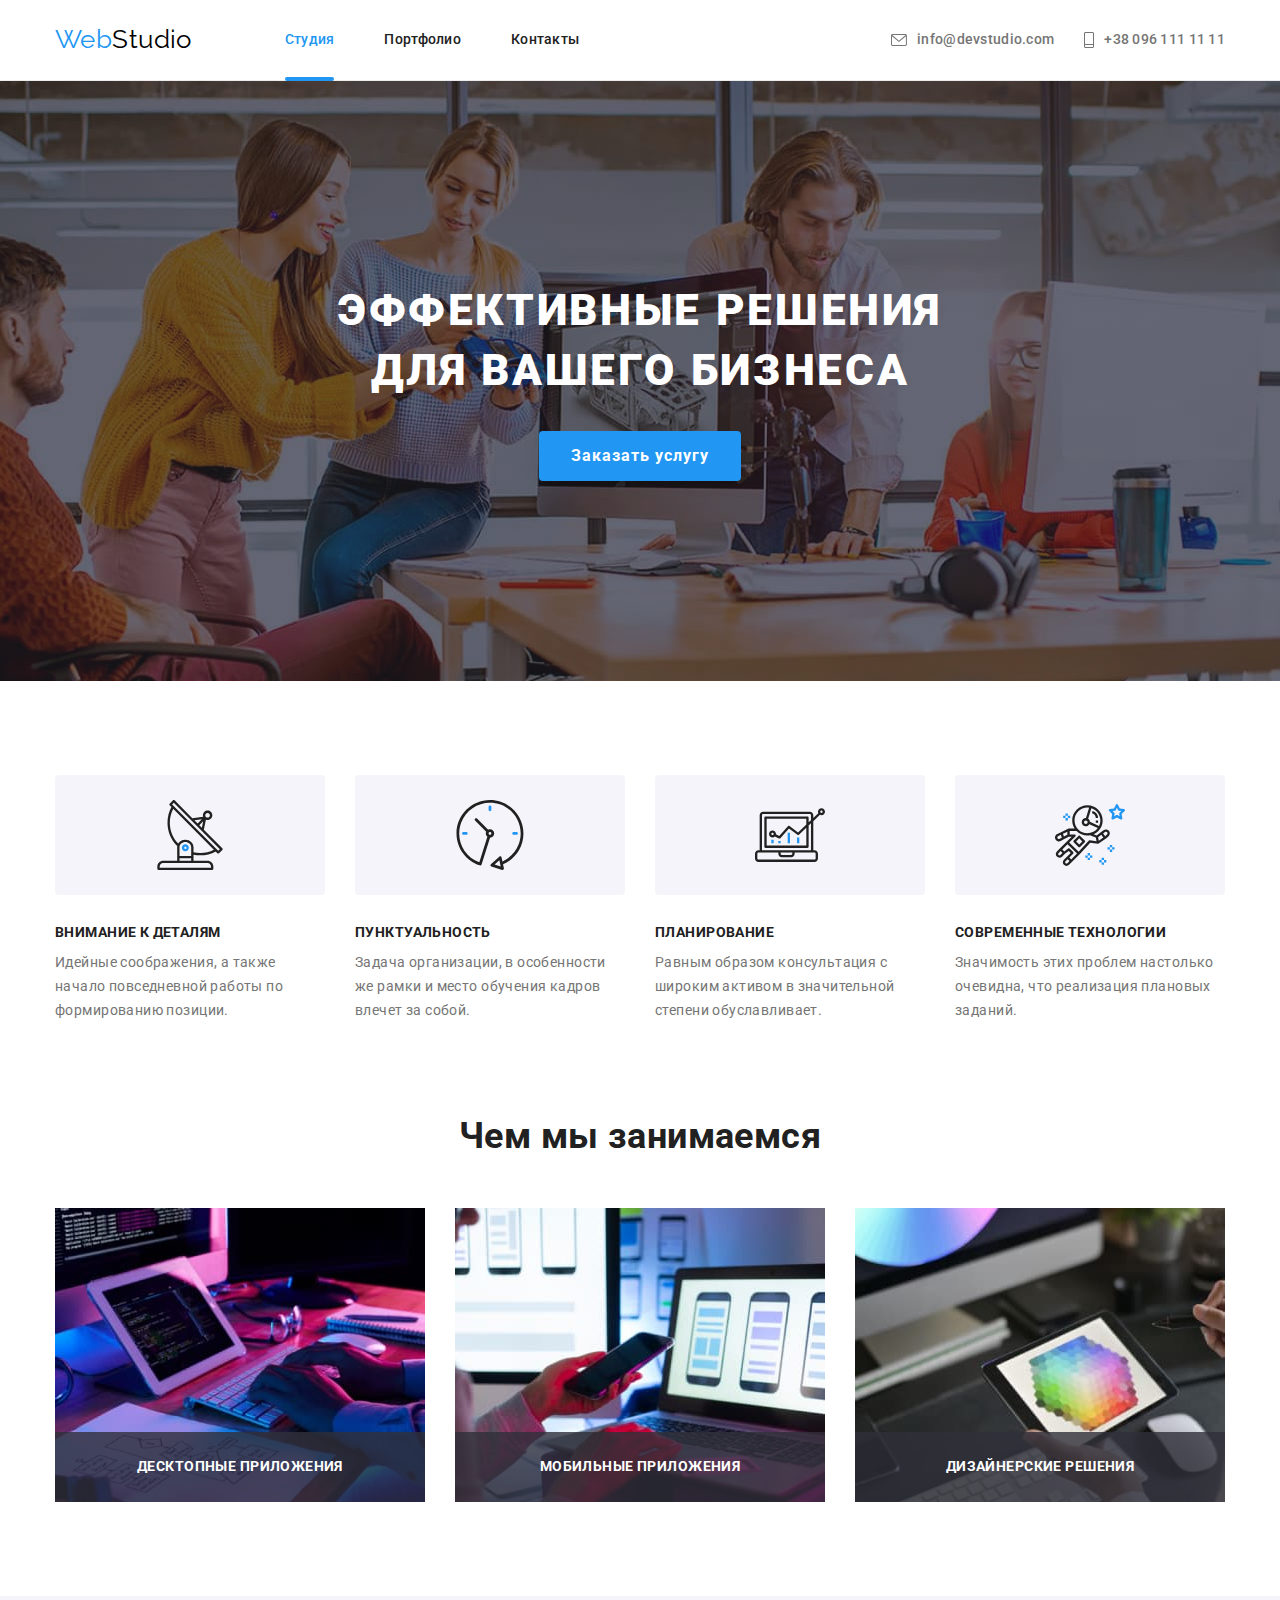
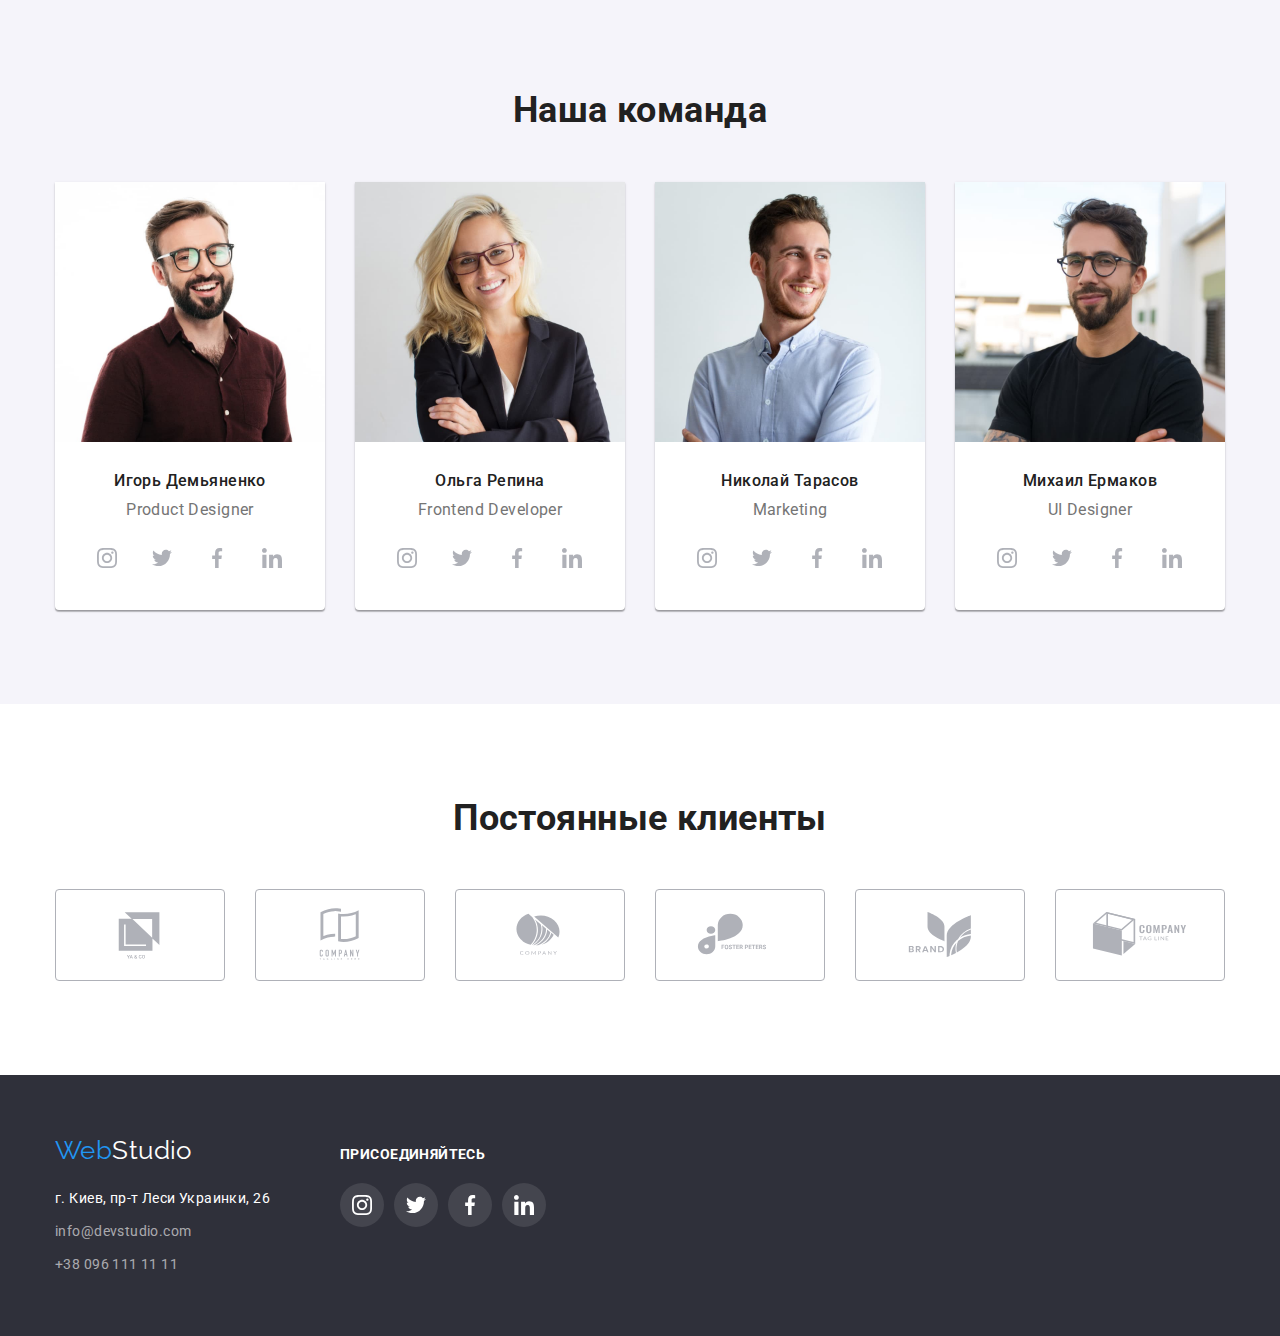
==== commit b811ce35: "робота над помилками" ====
--- a/index.html
+++ b/index.html
@@ -12,15 +12,7 @@
         <link rel="stylesheet" href="./css/styles.css">
     </head>
     <body>   
-        <div class="backdrop is-hidden" data-modal>
-            <div class="modal">
-                <button class="close-button" type="button" data-modal-close>
-                    <svg width="18px" height="18px">
-                        <use href="./image/symbol-defs.svg#icon-close-black"></use>
-                    </svg>
-                </button>
-            </div>
-        </div>     
+        
         <!-- Заголовок-->
         <header class="header">
             <div class="container header-container">
@@ -29,16 +21,16 @@
                         <a class="link logo" href="./index.html"> Web<span class="logo-black">Studio</span></a>
                     </div>
                     <ul class="list header-pages">
-                        <li class="item"> <a class="link active-page" href="./index.html">Студия</a> </li>
-                        <li class="item"> <a class="link" href="./portfolio.html">Портфолио</a> </li>
-                        <li class="item"> <a class="link" href="#">Контакты</a> </li>
+                        <li class="item"> <a class="link active-page header-hover" href="./index.html">Студия</a> </li>
+                        <li class="item"> <a class="link header-hover" href="./portfolio.html">Портфолио</a> </li>
+                        <li class="item"> <a class="link header-hover" href="#">Контакты</a> </li>
                     </ul>
                 </nav>
                 <ul class="list header-contacts">
-                    <li class="item"> <a class="link" href="mailto:info@devstudio.com">
+                    <li class="item"> <a class="link header-hover" href="mailto:info@devstudio.com">
                         <svg class="icon-contacts" width="16" height="12"><use href="./image/symbol-defs.svg#icon-envelope"></use>
                         </svg>info@devstudio.com</a></li>
-                    <li class="item"> <a class="link" href="tel:+380961111111">
+                    <li class="item"> <a class="link header-hover" href="tel:+380961111111">
                         <svg class="icon-contacts" width="10" height="16"><use href="./image/symbol-defs.svg#icon-phone"></use></svg>
                         +38 096 111 11 11</a> </li>
                 </ul>
@@ -335,6 +327,16 @@
                 </div>
             </div>
         </footer>
+        <!-- Modal -->
+        <div class="backdrop is-hidden" data-modal>
+            <div class="modal">
+                <button class="close-button" type="button" data-modal-close>
+                    <svg width="18px" height="18px">
+                        <use href="./image/symbol-defs.svg#icon-close-black"></use>
+                    </svg>
+                </button>
+            </div>
+        </div>     
         <script src="./js/modal.js"></script>
     </body>
 </html>--- a/css/styles.css
+++ b/css/styles.css
@@ -15,7 +15,9 @@
     --examples-background: rgba(47, 48, 58, 0.8);
     --thumb-background: rgba(33, 150, 243, 0.9);
     --modal-background: rgba(0, 0, 0, 0.2);
-    --modal-shadow: 0px 1px 3px rgba(0, 0, 0, 0.12), 0px 1px 1px rgba(0, 0, 0, 0.14), 0px 2px 1px rgba(0, 0, 0, 0.2);    
+    --modal-shadow: 0px 1px 3px rgba(0, 0, 0, 0.12), 0px 1px 1px rgba(0, 0, 0, 0.14), 0px 2px 1px rgba(0, 0, 0, 0.2);
+    --cubic: cubic-bezier(0.4, 0, 0.2, 1);
+    --transition-time: 2500ms;
 }
 body {
     font-family: 'Roboto', sans-serif;
@@ -102,46 +104,7 @@
 
 
 /* ----------MAIN PAGE---------- */
-/* Modal */
-.backdrop {
-    position: fixed;
-    left: 0;
-    right: 0;
-    width: 100%;
-    height: 100%;
-    background-color: var(--modal-background);
-}
-.backdrop.is-hidden {
-    visibility: hidden;
-    opacity: 0;
-    pointer-events: none;
-}
-.modal {
-    position: absolute;
-    transform: translate(-50%, -50%);
-    width: 528px;
-    height: 581px;
-    left: 50%;
-    top: 50%;
-    border-radius: 4px;
-    background-color: var(--logo-white);
-    box-shadow: var(--modal-shadow);
-}
-.close-button {
-    position: absolute;
-    right: 8px;
-    top: 8px;
-    width: 30px;
-    height: 30px;
-    border-radius: 50%;
-    display: flex;
-    justify-content: center;
-    align-items: center;
-    cursor: pointer;
-    border: 1px solid rgba(0, 0, 0, 0.1);
-    background-color: var(--logo-white);
-}
-/* Modal */
+
 
 
 
@@ -158,25 +121,20 @@
 .header-pages .link {
     color: var(--header-text-color);
     padding-top: 32px;
-    padding-bottom: 32px;
-}
-.header-pages .link,
-.header-contacts .link {
+    padding-bottom: 32px;    
+}
+.header-hover {
     font-weight: 500;
     line-height: 1.14;
     letter-spacing: 0.02em;
+    transition: color var(--transition-time) var(--cubic);
 }
 .header-pages .link {
     position: relative;
 }
-.header-pages .link:hover,
-.header-pages .link:focus {
+.header-hover:hover,
+.header-hover:focus {
     color: var(--secondary-text-color);
-}
-.header-contacts .link:hover,
-.header-contacts .link:focus {
-    color: var(--secondary-text-color);
-    fill: var(--secondary-text-color);
 }
 .header-pages .active-page {
     color: var(--secondary-text-color);
@@ -184,7 +142,7 @@
 .header-pages .active-page::after {
     position: absolute;
     display: block;
-    bottom: 0;
+    bottom: -1px;
     content: "";
     width: 100%;
     height: 4px;
@@ -258,10 +216,13 @@
     line-height: 1.88;
     letter-spacing: 0.06em;
     box-shadow: 0px 4px 4px rgba(0, 0, 0, 0.15);
+
+    transition: background-color var(--transition-time) var(--cubic);
 } 
 .hero-button:hover,
 .hero-button:focus {
-    background: #188CE8;
+    background-color: #188CE8;
+    
 }
 .overlay {
     max-width: 1600px;
@@ -371,6 +332,7 @@
     border-radius: 50%;
     align-items: center;
     justify-content: center;
+    transition: fill var(--transition-time) var(--cubic), background-color var(--transition-time) var(--cubic);
 }
 .team-content .icon-set .link {
     fill: var(--icon-grey);
@@ -383,6 +345,7 @@
 .icon-set .link:focus {
     fill: var(--logo-white);
     background-color: var(--secondary-text-color);
+    
 }
 /* 4 секция */
 
@@ -398,6 +361,7 @@
     border: 1px solid var(--icon-grey);
     border-radius: 4px;
     fill: var(--icon-grey);
+    transition: fill var(--transition-time) var(--cubic), border var(--transition-time) var(--cubic);
     
 }
 .card-set .client-icon-item {
@@ -407,6 +371,7 @@
 .client-icon-item .link:focus {
     border: 1px solid var(--secondary-text-color);
     fill: var(--secondary-text-color);
+    
 }
 /* 5 секция */
 
@@ -436,7 +401,7 @@
 }
 .footer-contacts {
     color: var(--footer-contacts-color);
-    display: block;
+    transition: color var(--transition-time) var(--cubic);
 }
 .footer-contacts:hover,
 .footer-contacts:focus {
@@ -471,6 +436,57 @@
     align-items: baseline;
 }
 /* Footer */
+
+
+
+/* Modal */
+.backdrop {
+    position: fixed;
+    left: 0;
+    top: 0;
+    width: 100%;
+    height: 100%;
+    visibility: visible;
+    background-color: var(--modal-background);
+    transition: opacity var(--transition-time) var(--cubic), visibility var(--transition-time) var(--cubic);
+}
+.backdrop.is-hidden {
+    visibility: hidden;
+    opacity: 0;
+    pointer-events: none;
+}
+.modal {
+    position: absolute;    
+    transform: translate(-50%, -50%) scale(1);
+    width: 528px;
+    height: 581px;
+    left: 50%;
+    top: 50%;
+
+    transition: transform var(--transition-time) var(--cubic) var(--transition-time);
+
+    border-radius: 4px;
+    background-color: var(--logo-white);
+    box-shadow: var(--modal-shadow);
+}
+.backdrop.is-hidden .modal {
+    transform: translate(-50%, -50%) scale(1.2);
+}
+.close-button {
+    position: absolute;
+    right: 8px;
+    top: 8px;
+    width: 30px;
+    height: 30px;
+    border-radius: 50%;
+    display: flex;
+    justify-content: center;
+    align-items: center;
+    cursor: pointer;
+    border: 1px solid rgba(0, 0, 0, 0.1);
+    background-color: var(--logo-white);
+}
+/* Modal */
 /* ----------MAIN PAGE---------- */
 
 
@@ -485,6 +501,8 @@
     line-height: 1.62;
     letter-spacing: 0.03em;
     padding: 6px 22px;
+    transition: background-color var(--transition-time) var(--cubic),
+    color var(--transition-time) var(--cubic), box-shadow var(--transition-time) var(--cubic);
 }
 .button-portfolio:hover,
 .button-portfolio:focus {
@@ -493,6 +511,7 @@
     box-shadow: 0px 3px 1px rgba(0, 0, 0, 0.1),
     0px 1px 2px rgba(0, 0, 0, 0.08),
     0px 2px 2px rgba(0, 0, 0, 0.12);
+    
 }
 .button-set {
     display: flex;
@@ -525,6 +544,7 @@
 .service-link {
     display: flex;
     flex-direction: column;
+    transition: box-shadow var(--transition-time) var(--cubic);
 }
 .service-link:hover,
 .service-link:focus {
@@ -534,28 +554,37 @@
 }
 .service-link:hover .thumb,
 .service-link:focus .thumb {
-    opacity: 1;
+    transform: translateY(0);
+    
+}
+.service-link:hover .service-thumb-description,
+.service-link:focus .service-thumb-description {
+    transform: scale(1);
 }
 .service-list .item {
     flex-basis: calc(100% / 3 - 30px);
 }
 .service-thumb {
     position: relative;
+    overflow: hidden;
 }
 .service-thumb .thumb {
     position: absolute;
     width: 100%;
     height: 100%;
     top: 0;
+    transform: translateY(100%);
     padding: 63px 24px;
     background-color: var(--thumb-background);
-    opacity: 0;
+    transition: transform var(--transition-time) var(--cubic);
 }
 .service-thumb-description {
     font-size: 18px;
     line-height: 1.56;
     letter-spacing: 0.03em;
     color: var(--logo-white);
+    transform: scale(2);    
+    transition: transform var(--transition-time) var(--cubic) 50ms;
 }
 /* Примеры услуг */
 /* ----------PORTFOLIO---------- */